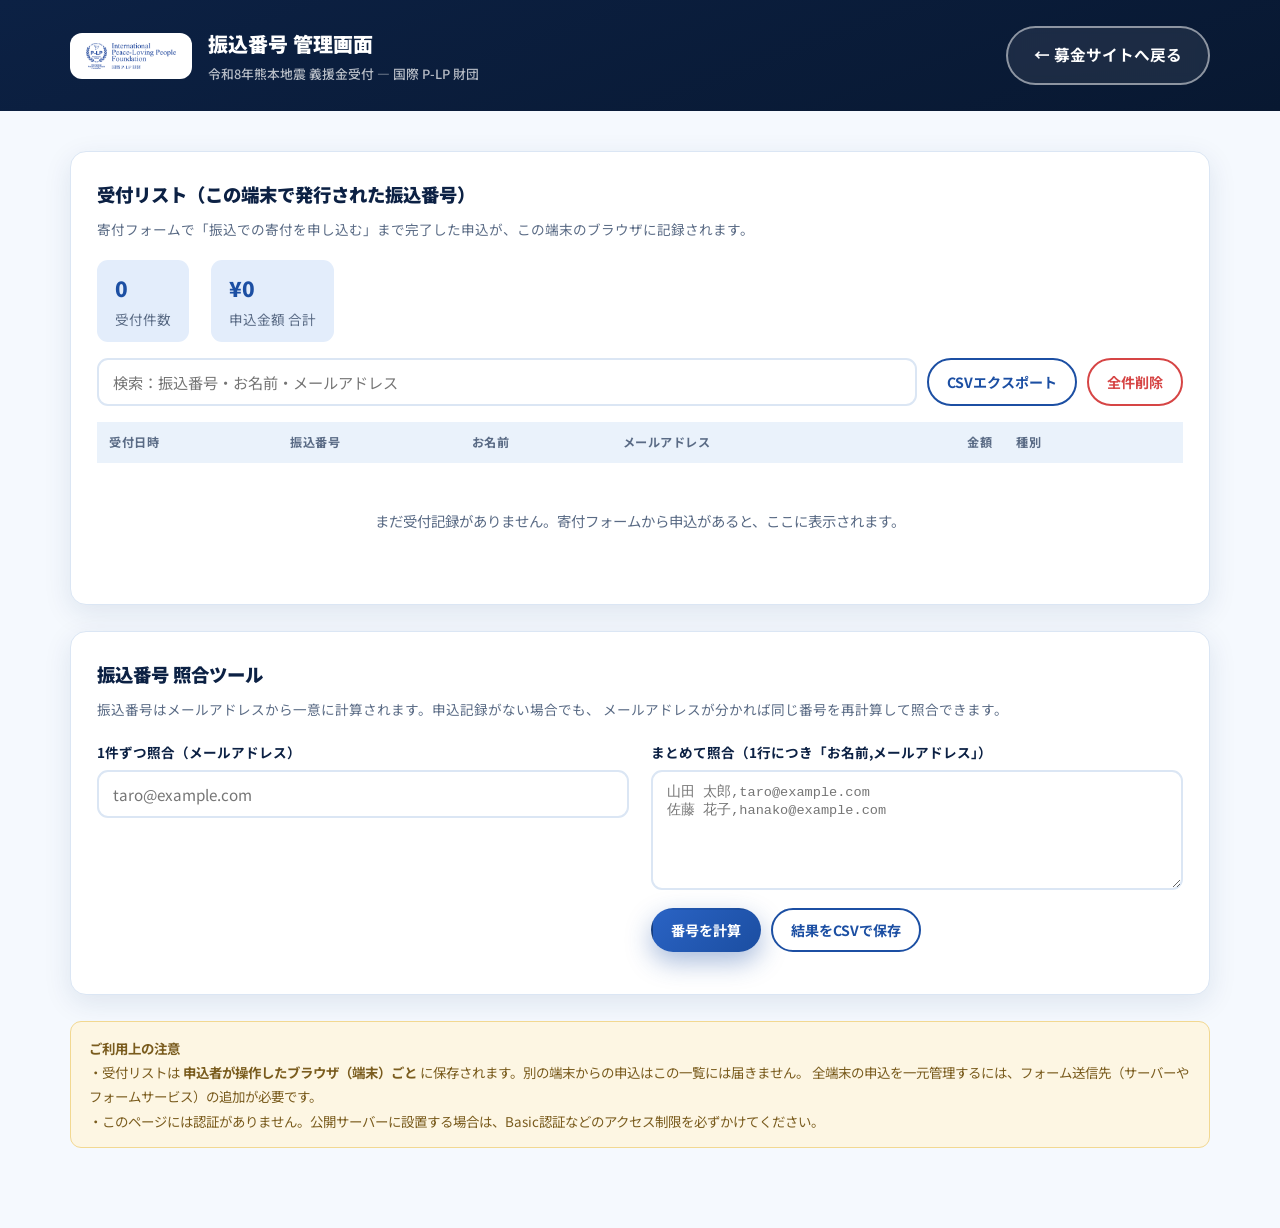
==== admin.html @ 630a7d03 "振込番号の管理画面（admin.html）を追加 発行済みの振込番号と申込者を確認できる管理画面を新設。  - 受付リスト：フォーム申込を端末のlocalStorageに記録し、受付日時・   振込番" ====
<!DOCTYPE html>
<html lang="ja">
<head>
  <meta charset="UTF-8" />
  <meta name="viewport" content="width=device-width, initial-scale=1.0" />
  <title>振込番号 管理画面 | 令和8年熊本地震 義援金受付</title>
  <meta name="robots" content="noindex, nofollow" />
  <link rel="preconnect" href="https://fonts.googleapis.com" />
  <link rel="preconnect" href="https://fonts.gstatic.com" crossorigin />
  <link href="https://fonts.googleapis.com/css2?family=Noto+Sans+JP:wght@400;500;700;900&display=swap" rel="stylesheet" />
  <link rel="stylesheet" href="css/style.css" />
  <style>
    /* 管理画面専用の追加スタイル */
    .admin-header {
      background: linear-gradient(160deg, var(--navy-900), var(--navy-950));
      color: #fff;
      padding: 26px 0;
    }
    .admin-header-inner { display: flex; align-items: center; gap: 16px; flex-wrap: wrap; }
    .admin-header .footer-logo { height: 46px; }
    .admin-header h1 { margin: 0; font-size: 1.25rem; font-weight: 900; }
    .admin-header small { display: block; font-weight: 500; color: rgba(255,255,255,0.7); font-size: 0.8rem; }
    .admin-header .btn { margin-left: auto; }

    .admin-main { padding: 40px 0 80px; }
    .admin-card {
      background: var(--card);
      border: 1px solid var(--line);
      border-radius: var(--radius);
      box-shadow: var(--shadow);
      padding: 26px;
      margin-bottom: 26px;
    }
    .admin-card h2 {
      margin: 0 0 6px;
      font-size: 1.15rem;
      font-weight: 900;
      color: var(--navy-900);
    }
    .admin-card .sub { margin: 0 0 18px; font-size: 0.85rem; color: var(--muted); }

    .admin-toolbar { display: flex; flex-wrap: wrap; gap: 10px; margin-bottom: 16px; }
    .admin-toolbar input[type="search"] {
      flex: 1 1 240px;
      padding: 11px 14px;
      border: 2px solid var(--line);
      border-radius: var(--radius-sm);
      font-family: inherit;
      font-size: 0.95rem;
    }
    .admin-toolbar input[type="search"]:focus { outline: none; border-color: var(--brand); }
    .admin-toolbar .btn { padding: 10px 18px; font-size: 0.88rem; }
    .btn-danger { background: #fff; color: var(--danger); border-color: var(--danger); }
    .btn-danger:hover { background: var(--danger); color: #fff; }

    .admin-stats { display: flex; gap: 22px; flex-wrap: wrap; margin-bottom: 16px; }
    .admin-stat {
      background: var(--brand-soft);
      border-radius: var(--radius-sm);
      padding: 10px 18px;
      font-size: 0.85rem;
      color: var(--muted);
    }
    .admin-stat strong { display: block; font-size: 1.3rem; color: var(--brand); font-weight: 900; }

    .table-wrap { overflow-x: auto; }
    .admin-table { width: 100%; border-collapse: collapse; font-size: 0.88rem; min-width: 720px; }
    .admin-table th {
      text-align: left;
      padding: 10px 12px;
      background: var(--bg-alt);
      color: var(--muted);
      font-size: 0.76rem;
      letter-spacing: 0.5px;
      white-space: nowrap;
    }
    .admin-table td { padding: 11px 12px; border-bottom: 1px solid var(--line); vertical-align: top; }
    .admin-table .code {
      font-family: ui-monospace, "SFMono-Regular", Menlo, Consolas, monospace;
      font-weight: 900;
      color: var(--brand);
      letter-spacing: 1px;
      white-space: nowrap;
    }
    .admin-table .num { text-align: right; white-space: nowrap; }
    .admin-table .del {
      background: none; border: none; color: var(--danger);
      cursor: pointer; font-size: 0.8rem; font-weight: 700; font-family: inherit;
    }
    .admin-table .del:hover { text-decoration: underline; }
    .tag { display: inline-block; padding: 1px 9px; border-radius: 999px; font-size: 0.72rem; font-weight: 700; }
    .tag-monthly { background: var(--teal-soft); color: var(--teal-dark); }
    .tag-once { background: var(--brand-soft); color: var(--brand); }
    .tag-anon { background: #f2e8d9; color: #8a6d3b; }

    .empty { padding: 30px; text-align: center; color: var(--muted); font-size: 0.9rem; }

    .calc-grid { display: grid; grid-template-columns: 1fr 1fr; gap: 22px; }
    .calc-grid label { display: block; font-size: 0.85rem; font-weight: 700; margin-bottom: 6px; color: var(--navy-900); }
    .calc-grid input[type="email"], .calc-grid textarea {
      width: 100%;
      padding: 11px 14px;
      border: 2px solid var(--line);
      border-radius: var(--radius-sm);
      font-family: inherit;
      font-size: 0.95rem;
      box-sizing: border-box;
    }
    .calc-grid textarea { min-height: 120px; resize: vertical; font-family: ui-monospace, Menlo, Consolas, monospace; font-size: 0.85rem; }
    .calc-grid input:focus, .calc-grid textarea:focus { outline: none; border-color: var(--brand); }
    .calc-result {
      margin-top: 10px;
      font-size: 1rem;
      font-weight: 700;
      color: var(--navy-900);
      min-height: 1.5em;
    }
    .calc-result .code { color: var(--brand); font-family: ui-monospace, Menlo, Consolas, monospace; font-size: 1.3rem; letter-spacing: 2px; }

    .warn {
      background: #fdf6e3;
      border: 1px solid #f2d891;
      border-radius: var(--radius-sm);
      padding: 14px 18px;
      font-size: 0.84rem;
      color: #7a5c1e;
      line-height: 1.8;
    }

    @media (max-width: 720px) {
      .calc-grid { grid-template-columns: 1fr; }
      .admin-header .btn { margin-left: 0; }
    }
  </style>
</head>
<body>
  <header class="admin-header">
    <div class="container admin-header-inner">
      <img class="footer-logo" src="assets/images/logo.png" alt="国際 P-LP 財団" />
      <div>
        <h1>振込番号 管理画面</h1>
        <small>令和8年熊本地震 義援金受付 ― 国際 P-LP 財団</small>
      </div>
      <a class="btn btn-ghost" href="index.html">← 募金サイトへ戻る</a>
    </div>
  </header>

  <main class="admin-main">
    <div class="container">

      <!-- 受付リスト -->
      <section class="admin-card">
        <h2>受付リスト（この端末で発行された振込番号）</h2>
        <p class="sub">寄付フォームで「振込での寄付を申し込む」まで完了した申込が、この端末のブラウザに記録されます。</p>

        <div class="admin-stats">
          <div class="admin-stat"><strong id="stat-count">0</strong>受付件数</div>
          <div class="admin-stat"><strong id="stat-total">¥0</strong>申込金額 合計</div>
        </div>

        <div class="admin-toolbar">
          <input type="search" id="search" placeholder="検索：振込番号・お名前・メールアドレス" />
          <button type="button" class="btn btn-outline" id="export-csv">CSVエクスポート</button>
          <button type="button" class="btn btn-danger" id="clear-all">全件削除</button>
        </div>

        <div class="table-wrap">
          <table class="admin-table" id="records-table">
            <thead>
              <tr>
                <th>受付日時</th>
                <th>振込番号</th>
                <th>お名前</th>
                <th>メールアドレス</th>
                <th class="num">金額</th>
                <th>種別</th>
                <th></th>
              </tr>
            </thead>
            <tbody id="records-body"></tbody>
          </table>
          <p class="empty" id="records-empty">まだ受付記録がありません。寄付フォームから申込があると、ここに表示されます。</p>
        </div>
      </section>

      <!-- 番号計算ツール -->
      <section class="admin-card">
        <h2>振込番号 照合ツール</h2>
        <p class="sub">
          振込番号はメールアドレスから一意に計算されます。申込記録がない場合でも、
          メールアドレスが分かれば同じ番号を再計算して照合できます。
        </p>
        <div class="calc-grid">
          <div>
            <label for="calc-email">1件ずつ照合（メールアドレス）</label>
            <input type="email" id="calc-email" placeholder="taro@example.com" />
            <p class="calc-result" id="calc-result"></p>
          </div>
          <div>
            <label for="calc-bulk">まとめて照合（1行につき「お名前,メールアドレス」）</label>
            <textarea id="calc-bulk" placeholder="山田 太郎,taro@example.com&#10;佐藤 花子,hanako@example.com"></textarea>
            <div class="admin-toolbar" style="margin-top:10px">
              <button type="button" class="btn btn-primary" id="calc-bulk-run">番号を計算</button>
              <button type="button" class="btn btn-outline" id="calc-bulk-csv" hidden>結果をCSVで保存</button>
            </div>
          </div>
        </div>
        <div class="table-wrap" id="bulk-wrap" hidden>
          <table class="admin-table" id="bulk-table">
            <thead>
              <tr><th>お名前</th><th>メールアドレス</th><th>振込番号</th></tr>
            </thead>
            <tbody id="bulk-body"></tbody>
          </table>
        </div>
      </section>

      <!-- 注意 -->
      <section class="warn">
        <strong>ご利用上の注意</strong><br />
        ・受付リストは <strong>申込者が操作したブラウザ（端末）ごと</strong> に保存されます。別の端末からの申込はこの一覧には届きません。
        全端末の申込を一元管理するには、フォーム送信先（サーバーやフォームサービス）の追加が必要です。<br />
        ・このページには認証がありません。公開サーバーに設置する場合は、Basic認証などのアクセス制限を必ずかけてください。
      </section>

    </div>
  </main>

  <script src="js/admin.js"></script>
</body>
</html>
---- css/style.css ----
/* =====================================================
   令和8年熊本地震 緊急支援募金 — Trust Blue Design System
   安心・安全・信頼 × アグレッシブモーション
   ===================================================== */

:root {
  /* 信頼のブルー（財団ロゴのロイヤルブルー系） */
  --navy-950: #081831;
  --navy-900: #0c2144;
  --navy-800: #123061;
  --brand: #1c4fa3;
  --brand-600: #2a63c4;
  --brand-400: #5b8ee0;
  --brand-soft: #e3edfb;

  /* 安全・確認のティール */
  --teal: #0fa3a3;
  --teal-dark: #0b7f80;
  --teal-soft: #dff4f4;

  /* 注意・緊急 */
  --danger: #d64545;
  --danger-dark: #b23636;
  --gold: #f2b52e;

  /* ニュートラル */
  --bg: #f5f9fe;
  --bg-alt: #eaf2fb;
  --card: #ffffff;
  --ink: #152238;
  --muted: #5a6b85;
  --line: #dbe6f4;

  --radius: 16px;
  --radius-sm: 11px;
  --shadow: 0 8px 28px rgba(18, 48, 97, 0.10);
  --shadow-lg: 0 24px 60px rgba(18, 48, 97, 0.18);
  --container: 1140px;
  --font: "Noto Sans JP", system-ui, -apple-system, "Hiragino Kaku Gothic ProN", Meiryo, sans-serif;

  --ease-spring: cubic-bezier(0.16, 1, 0.3, 1);
}

* { box-sizing: border-box; }
html { scroll-behavior: smooth; scroll-padding-top: 88px; }

body {
  margin: 0;
  font-family: var(--font);
  color: var(--ink);
  background: var(--bg);
  line-height: 1.8;
  -webkit-font-smoothing: antialiased;
  overflow-x: hidden;
}

img { max-width: 100%; display: block; }
a { color: inherit; }

::selection { background: var(--brand-soft); color: var(--brand); }

:focus-visible {
  outline: 3px solid var(--teal);
  outline-offset: 2px;
  border-radius: 4px;
}

.container {
  width: min(100% - 40px, var(--container));
  margin-inline: auto;
}

/* ===== スクロール進捗バー ===== */
.progress-bar {
  position: fixed;
  top: 0; left: 0;
  height: 4px;
  width: 0;
  background: linear-gradient(90deg, var(--brand), var(--teal));
  z-index: 200;
  border-radius: 0 3px 3px 0;
  box-shadow: 0 0 12px rgba(15, 163, 163, 0.55);
}

/* ===== ボタン ===== */
.btn {
  position: relative;
  display: inline-flex;
  align-items: center;
  justify-content: center;
  gap: 8px;
  padding: 13px 26px;
  border-radius: 999px;
  border: 2px solid transparent;
  font-weight: 700;
  font-size: 0.98rem;
  text-decoration: none;
  cursor: pointer;
  font-family: inherit;
  overflow: hidden;
  transition: transform 0.18s var(--ease-spring), box-shadow 0.25s ease, background 0.2s ease;
}
.btn:hover { transform: translateY(-2px); }
.btn:active { transform: translateY(1px) scale(0.98); }
.btn-lg { padding: 17px 34px; font-size: 1.05rem; }
.btn-block { width: 100%; }

.btn-primary {
  background: linear-gradient(135deg, var(--brand-600), var(--brand) 60%, var(--navy-800));
  background-size: 160% 160%;
  color: #fff;
  box-shadow: 0 10px 26px rgba(28, 79, 163, 0.38);
}
.btn-primary:hover {
  background-position: 100% 100%;
  box-shadow: 0 16px 36px rgba(28, 79, 163, 0.48);
}
/* シャインスイープ */
.btn-primary::after {
  content: "";
  position: absolute;
  top: 0; left: -80%;
  width: 50%; height: 100%;
  background: linear-gradient(105deg, transparent, rgba(255, 255, 255, 0.35), transparent);
  transform: skewX(-20deg);
  transition: left 0.6s ease;
}
.btn-primary:hover::after { left: 130%; }

.btn-ghost {
  background: rgba(255, 255, 255, 0.08);
  color: #fff;
  border-color: rgba(255, 255, 255, 0.5);
  backdrop-filter: blur(6px);
}
.btn-ghost:hover { background: rgba(255, 255, 255, 0.18); border-color: #fff; }

.btn-outline {
  background: var(--card);
  color: var(--brand);
  border-color: var(--brand);
}
.btn-outline:hover { background: var(--brand); color: #fff; box-shadow: 0 10px 24px rgba(28, 79, 163, 0.3); }

/* クリックリップル */
.btn .ripple {
  position: absolute;
  border-radius: 50%;
  background: rgba(255, 255, 255, 0.45);
  transform: scale(0);
  animation: ripple 0.55s ease-out forwards;
  pointer-events: none;
}
@keyframes ripple { to { transform: scale(3.2); opacity: 0; } }

/* ===== 緊急速報バー ===== */
.alert-bar {
  background: linear-gradient(90deg, var(--danger-dark), var(--danger), var(--danger-dark));
  background-size: 200% 100%;
  animation: alertFlow 6s linear infinite;
  color: #fff;
  text-align: center;
  font-size: 0.88rem;
  font-weight: 700;
  padding: 9px 16px;
  display: flex;
  align-items: center;
  justify-content: center;
  gap: 10px;
}
@keyframes alertFlow { to { background-position: -200% 0; } }
.alert-dot {
  width: 9px; height: 9px;
  background: var(--gold);
  border-radius: 50%;
  box-shadow: 0 0 0 0 rgba(242, 181, 46, 0.8);
  animation: pulse 1.6s infinite;
}
@keyframes pulse {
  0% { box-shadow: 0 0 0 0 rgba(242, 181, 46, 0.8); }
  70% { box-shadow: 0 0 0 11px rgba(242, 181, 46, 0); }
  100% { box-shadow: 0 0 0 0 rgba(242, 181, 46, 0); }
}

/* ===== ヘッダー ===== */
.site-header {
  position: sticky;
  top: 0;
  z-index: 50;
  background: rgba(255, 255, 255, 0.9);
  backdrop-filter: blur(14px);
  border-bottom: 1px solid var(--line);
  transition: box-shadow 0.3s ease, background 0.3s ease;
}
.site-header.is-scrolled {
  background: rgba(255, 255, 255, 0.97);
  box-shadow: 0 8px 30px rgba(18, 48, 97, 0.12);
}
.header-inner {
  display: flex;
  align-items: center;
  justify-content: space-between;
  gap: 16px;
  min-height: 72px;
}
.brand { display: flex; align-items: center; text-decoration: none; }
.brand-logo { height: 46px; width: auto; transition: transform 0.25s var(--ease-spring); }
.brand:hover .brand-logo { transform: scale(1.04); }

.site-nav { display: flex; align-items: center; gap: 26px; }
.site-nav a {
  position: relative;
  text-decoration: none;
  font-weight: 500;
  font-size: 0.92rem;
  color: var(--ink);
  transition: color 0.2s ease;
}
.site-nav a:not(.nav-cta)::after {
  content: "";
  position: absolute;
  left: 0; right: 100%;
  bottom: -7px;
  height: 3px;
  background: linear-gradient(90deg, var(--brand), var(--teal));
  border-radius: 3px;
  transition: right 0.3s var(--ease-spring);
}
.site-nav a:not(.nav-cta):hover::after,
.site-nav a:not(.nav-cta).is-active::after { right: 0; }
.site-nav a:hover { color: var(--brand); }
.site-nav a:not(.nav-cta).is-active { color: var(--brand); font-weight: 700; }

.nav-cta {
  background: linear-gradient(135deg, var(--brand-600), var(--brand));
  color: #fff !important;
  padding: 10px 22px;
  border-radius: 999px;
  font-weight: 700 !important;
  box-shadow: 0 6px 18px rgba(28, 79, 163, 0.35);
  transition: transform 0.18s var(--ease-spring), box-shadow 0.25s ease;
}
.nav-cta:hover { transform: translateY(-2px); box-shadow: 0 10px 26px rgba(28, 79, 163, 0.45); }

/* ===== ヒーロー ===== */
.hero {
  position: relative;
  color: #fff;
  background:
    radial-gradient(1100px 600px at 85% -10%, var(--navy-800), transparent 62%),
    linear-gradient(155deg, var(--navy-900) 0%, var(--navy-950) 70%, #061225 100%);
  overflow: hidden;
}
.hero-bg { position: absolute; inset: 0; pointer-events: none; }

/* オーロラ（ゆらめく信頼のブルー） */
.aurora {
  position: absolute;
  border-radius: 50%;
  filter: blur(70px);
  opacity: 0.5;
  will-change: transform;
}
.aurora-1 {
  width: 560px; height: 560px;
  background: radial-gradient(circle, var(--brand-600), transparent 65%);
  top: -180px; left: -120px;
  animation: drift1 14s ease-in-out infinite alternate;
}
.aurora-2 {
  width: 480px; height: 480px;
  background: radial-gradient(circle, var(--teal), transparent 65%);
  bottom: -200px; right: 6%;
  opacity: 0.35;
  animation: drift2 18s ease-in-out infinite alternate;
}
.aurora-3 {
  width: 340px; height: 340px;
  background: radial-gradient(circle, var(--brand-400), transparent 65%);
  top: 20%; right: 34%;
  opacity: 0.28;
  animation: drift3 11s ease-in-out infinite alternate;
}
@keyframes drift1 { to { transform: translate(70px, 50px) scale(1.12); } }
@keyframes drift2 { to { transform: translate(-60px, -46px) scale(1.08); } }
@keyframes drift3 { to { transform: translate(40px, 60px) scale(0.92); } }

/* 細かなドットグリッド＝構造・秩序の暗喩 */
.hero-grid {
  position: absolute; inset: 0;
  background-image: radial-gradient(rgba(255, 255, 255, 0.14) 1px, transparent 1.5px);
  background-size: 26px 26px;
  mask-image: linear-gradient(to bottom, rgba(0,0,0,0.7), transparent 75%);
  -webkit-mask-image: linear-gradient(to bottom, rgba(0,0,0,0.7), transparent 75%);
}

.hero-inner {
  position: relative;
  display: grid;
  grid-template-columns: 1.15fr 0.85fr;
  gap: 56px;
  align-items: center;
  padding: 84px 0 96px;
}

/* 初回ロードの段組みモーション */
.hero-eyebrow,
.hero h1 .line,
.hero-lead,
.hero-actions,
.hero-trust {
  opacity: 0;
  transform: translateY(28px);
  animation: riseIn 0.85s var(--ease-spring) forwards;
}
.hero-eyebrow { animation-delay: 0.05s; }
.hero h1 .line { display: inline-block; }
.hero h1 .line:nth-child(1) { animation-delay: 0.16s; }
.hero h1 .line:nth-child(3) { animation-delay: 0.28s; }
.hero h1 .line:nth-child(5) { animation-delay: 0.40s; }
.hero-lead { animation-delay: 0.52s; }
.hero-actions { animation-delay: 0.64s; }
.hero-trust { animation-delay: 0.78s; }
@keyframes riseIn { to { opacity: 1; transform: none; } }

.hero-eyebrow {
  display: inline-flex;
  align-items: center;
  gap: 8px;
  background: rgba(255, 255, 255, 0.1);
  border: 1px solid rgba(255, 255, 255, 0.25);
  backdrop-filter: blur(6px);
  color: #fff;
  font-weight: 700;
  font-size: 0.84rem;
  padding: 7px 18px;
  border-radius: 999px;
  margin: 0 0 22px;
}
.hero-eyebrow .shield { font-size: 1rem; }

.hero h1 {
  font-size: clamp(1.9rem, 4.6vw, 3.3rem);
  font-weight: 900;
  line-height: 1.32;
  letter-spacing: 0.01em;
  margin: 0 0 20px;
}
.hero-lead {
  max-width: 560px;
  font-size: 1.04rem;
  color: rgba(255, 255, 255, 0.88);
  margin: 0 0 30px;
}
.hero-actions { display: flex; flex-wrap: wrap; gap: 14px; margin-bottom: 4px; }

.hero-trust {
  list-style: none;
  display: flex;
  flex-wrap: wrap;
  gap: 10px 22px;
  padding: 0;
  margin: 26px 0 0;
}
.hero-trust li {
  position: relative;
  padding-left: 26px;
  font-size: 0.86rem;
  font-weight: 500;
  color: rgba(255, 255, 255, 0.85);
}
.hero-trust li::before {
  content: "✓";
  position: absolute;
  left: 0; top: 50%;
  transform: translateY(-50%);
  width: 18px; height: 18px;
  display: grid;
  place-items: center;
  background: var(--teal);
  color: #fff;
  font-size: 0.68rem;
  font-weight: 900;
  border-radius: 50%;
}

/* ヒーロー写真 */
.hero-figure { position: relative; will-change: transform; }
.hero-photo {
  border-radius: 20px;
  overflow: hidden;
  border: 1px solid rgba(255, 255, 255, 0.22);
  box-shadow: 0 30px 70px rgba(0, 0, 0, 0.45);
  transform-style: preserve-3d;
  transition: transform 0.15s ease-out;
  opacity: 0;
  animation: photoIn 1s var(--ease-spring) 0.35s forwards;
}
@keyframes photoIn { from { opacity: 0; transform: translateY(40px) scale(0.96); } to { opacity: 1; transform: none; } }
.hero-photo img { width: 100%; height: 420px; object-fit: cover; }

/* ヒーロー：災害データカード */
.hero-panel {
  background: rgba(255, 255, 255, 0.97);
  color: var(--ink);
  padding: 28px 30px;
}
.hero-panel-title {
  margin: 0 0 4px;
  font-size: 0.86rem;
  font-weight: 700;
  letter-spacing: 1px;
  color: var(--muted);
}
.hero-panel-big {
  margin: 0 0 16px;
  font-size: 1.15rem;
  font-weight: 900;
  color: var(--navy-900);
  padding-bottom: 14px;
  border-bottom: 2px solid var(--line);
}
.hero-panel-big span {
  font-size: 2.6rem;
  color: var(--danger);
  line-height: 1;
  margin-left: 4px;
}
.hero-panel-list { margin: 0; display: grid; gap: 0; }
.hero-panel-list > div {
  display: grid;
  grid-template-columns: 4.5em 1fr;
  gap: 12px;
  padding: 9px 0;
  border-bottom: 1px solid var(--line);
}
.hero-panel-list > div:last-child { border-bottom: none; }
.hero-panel-list dt {
  margin: 0;
  font-size: 0.78rem;
  font-weight: 700;
  color: var(--brand);
}
.hero-panel-list dd {
  margin: 0;
  font-size: 0.88rem;
  font-weight: 600;
  line-height: 1.55;
}

.hero-chip {
  position: absolute;
  background: rgba(255, 255, 255, 0.96);
  color: var(--ink);
  border-radius: 14px;
  box-shadow: var(--shadow-lg);
  padding: 12px 18px;
  opacity: 0;
  animation: chipIn 0.7s var(--ease-spring) forwards;
}
@keyframes chipIn { from { opacity: 0; transform: translateY(20px) scale(0.9); } to { opacity: 1; transform: none; } }
.hero-chip-quake {
  bottom: -18px; left: -14px;
  text-align: center;
  animation-delay: 0.85s;
}
.hero-chip-quake .hero-chip-num {
  display: block;
  font-size: 1.5rem;
  font-weight: 900;
  color: var(--danger);
  line-height: 1.2;
}
.hero-chip-quake small { color: var(--muted); font-size: 0.72rem; font-weight: 700; }
.hero-chip-verified {
  top: -14px; right: -10px;
  display: inline-flex;
  align-items: center;
  gap: 7px;
  font-size: 0.84rem;
  font-weight: 700;
  color: var(--teal-dark);
  animation-delay: 1.0s;
}
.hero-chip-verified .check {
  width: 20px; height: 20px;
  display: grid;
  place-items: center;
  background: var(--teal);
  color: #fff;
  border-radius: 50%;
  font-size: 0.7rem;
  font-weight: 900;
}

/* ===== 統計バンド ===== */
.stats {
  background: var(--navy-900);
  color: #fff;
  border-top: 1px solid rgba(255, 255, 255, 0.08);
}
.stats-grid {
  display: grid;
  grid-template-columns: repeat(4, 1fr);
  text-align: center;
}
.stat {
  padding: 34px 12px;
  border-right: 1px solid rgba(255, 255, 255, 0.1);
  transition: background 0.25s ease;
}
.stat:hover { background: rgba(255, 255, 255, 0.05); }
.stat:last-child { border-right: none; }
.stat-num {
  display: block;
  font-size: clamp(1.5rem, 3.2vw, 2.2rem);
  font-weight: 900;
  background: linear-gradient(120deg, #9dc2ff, #fff 55%, #7ee0e0);
  -webkit-background-clip: text;
  background-clip: text;
  color: transparent;
  text-shadow: none;
}
.stat-label { display: block; font-size: 0.82rem; color: rgba(255, 255, 255, 0.72); margin-top: 6px; }

/* ===== セクション共通 ===== */
.section { padding: 88px 0; }
.section-alt { background: var(--bg-alt); }
.section-eyebrow {
  display: inline-flex;
  align-items: center;
  gap: 8px;
  text-transform: uppercase;
  letter-spacing: 2.5px;
  font-size: 0.76rem;
  font-weight: 700;
  color: var(--brand);
  margin: 0 0 10px;
}
.section-eyebrow::before {
  content: "";
  width: 26px; height: 3px;
  background: linear-gradient(90deg, var(--brand), var(--teal));
  border-radius: 2px;
}
.section-title {
  position: relative;
  font-size: clamp(1.55rem, 3.4vw, 2.3rem);
  font-weight: 900;
  color: var(--navy-900);
  line-height: 1.45;
  margin: 0 0 38px;
  padding-bottom: 16px;
}
.section-title::after {
  content: "";
  position: absolute;
  left: 0; bottom: 0;
  width: 74px; height: 4px;
  background: linear-gradient(90deg, var(--brand), var(--teal));
  border-radius: 3px;
  transform-origin: left;
  transform: scaleX(0);
  transition: transform 0.7s var(--ease-spring) 0.2s;
}
.section-title.is-visible::after { transform: scaleX(1); }

/* ===== 被害状況 ===== */
.situation-layout {
  display: grid;
  grid-template-columns: 1.4fr 1fr;
  gap: 44px;
  align-items: start;
  margin-bottom: 52px;
}
.situation-text p { margin: 0 0 16px; }
.fact-list { list-style: none; padding: 0; margin: 24px 0; display: grid; gap: 12px; }
.fact-list li {
  position: relative;
  padding: 12px 16px 12px 46px;
  background: var(--card);
  border: 1px solid var(--line);
  border-radius: var(--radius-sm);
  font-weight: 500;
  box-shadow: var(--shadow);
}
.fact-list li::before {
  content: "!";
  position: absolute;
  left: 14px; top: 50%;
  transform: translateY(-50%);
  width: 22px; height: 22px;
  display: grid;
  place-items: center;
  background: var(--brand-soft);
  color: var(--brand);
  font-weight: 900;
  font-size: 0.8rem;
  border-radius: 50%;
}
.source-note { font-size: 0.8rem; color: var(--muted); }

.situation-map {
  margin: 0;
  border-radius: var(--radius);
  overflow: hidden;
  box-shadow: var(--shadow-lg);
  background: var(--navy-900);
  border: 1px solid var(--line);
}
.situation-map img { width: 100%; }
.situation-map figcaption {
  padding: 13px 16px;
  font-size: 0.85rem;
  color: #fff;
  background: var(--navy-900);
  text-align: center;
  font-weight: 500;
}

/* ギャラリー */
.gallery {
  display: grid;
  grid-template-columns: repeat(4, 1fr);
  gap: 18px;
}
.gallery figure {
  margin: 0;
  border-radius: var(--radius-sm);
  overflow: hidden;
  box-shadow: var(--shadow);
  background: var(--card);
  border: 1px solid var(--line);
  cursor: zoom-in;
  transition: transform 0.3s var(--ease-spring), box-shadow 0.3s ease;
}
.gallery figure:hover {
  transform: translateY(-6px);
  box-shadow: var(--shadow-lg);
}
.gallery img {
  width: 100%;
  height: 210px;
  object-fit: cover;
  transition: transform 0.5s var(--ease-spring);
}
.gallery figure:hover img { transform: scale(1.07); }
.gallery figcaption {
  padding: 10px 12px;
  font-size: 0.8rem;
  color: var(--muted);
  text-align: center;
}

/* ===== 最新情報 ===== */
.update-meta {
  display: flex;
  flex-wrap: wrap;
  align-items: center;
  gap: 10px;
  margin: -22px 0 30px;
  font-size: 0.85rem;
  color: var(--muted);
}
.update-badge {
  display: inline-block;
  background: linear-gradient(135deg, var(--brand-600), var(--brand));
  color: #fff;
  font-weight: 700;
  font-size: 0.78rem;
  padding: 5px 14px;
  border-radius: 999px;
  box-shadow: 0 4px 12px rgba(28, 79, 163, 0.3);
}
.update-grid {
  display: grid;
  grid-template-columns: repeat(auto-fill, minmax(255px, 1fr));
  gap: 18px;
}
.update-card {
  background: var(--card);
  border: 1px solid var(--line);
  border-top: 4px solid var(--brand);
  border-radius: var(--radius);
  padding: 24px 22px 20px;
  box-shadow: var(--shadow);
  transition: transform 0.25s var(--ease-spring), box-shadow 0.25s ease;
}
.update-card:hover { transform: translateY(-5px); box-shadow: var(--shadow-lg); }
.update-card-alert { border-top-color: var(--danger); }
.update-card h3 {
  margin: 0 0 12px;
  color: var(--navy-900);
  font-size: 1.05rem;
  padding-bottom: 10px;
  border-bottom: 1px solid var(--line);
}
.update-card ul { margin: 0; padding: 0; list-style: none; display: grid; gap: 8px; }
.update-card li {
  position: relative;
  padding-left: 16px;
  font-size: 0.9rem;
  line-height: 1.65;
}
.update-card li::before {
  content: "";
  position: absolute;
  left: 0; top: 0.66em;
  width: 6px; height: 6px;
  background: var(--brand);
  border-radius: 50%;
}
.update-card-alert li::before { background: var(--danger); }
.update-card strong { color: var(--danger-dark); font-size: 1.06em; }
.update-src { margin: 12px 0 0; font-size: 0.76rem; color: var(--muted); }

.sources { margin-top: 30px; }
.sources summary {
  cursor: pointer;
  font-weight: 700;
  color: var(--brand);
  font-size: 0.92rem;
  padding: 13px 18px;
  background: var(--card);
  border: 1px solid var(--line);
  border-radius: var(--radius-sm);
  list-style: none;
  transition: border-color 0.2s ease, box-shadow 0.2s ease;
}
.sources summary:hover { border-color: var(--brand); box-shadow: var(--shadow); }
.sources summary::-webkit-details-marker { display: none; }
.sources summary::before { content: "▸ "; }
.sources[open] summary::before { content: "▾ "; }
.sources ul {
  margin: 12px 0 0;
  padding: 18px 22px;
  background: var(--card);
  border: 1px solid var(--line);
  border-radius: var(--radius-sm);
  display: grid;
  gap: 8px;
}
.sources li { font-size: 0.86rem; line-height: 1.6; }
.sources a { color: var(--brand); text-decoration: underline; word-break: break-word; }
.sources a:hover { color: var(--teal-dark); }

/* ===== 支援の使途 ===== */
.use-grid {
  display: grid;
  grid-template-columns: repeat(4, 1fr);
  gap: 20px;
}
.use-card {
  background: var(--card);
  border: 1px solid var(--line);
  border-radius: var(--radius);
  padding: 30px 22px;
  text-align: center;
  box-shadow: var(--shadow);
  transition: transform 0.3s var(--ease-spring), box-shadow 0.3s ease, border-color 0.3s ease;
}
.use-card:hover {
  transform: translateY(-8px);
  box-shadow: var(--shadow-lg);
  border-color: var(--brand-400);
}
.use-icon {
  font-size: 2.5rem;
  margin-bottom: 12px;
  display: inline-block;
  transition: transform 0.35s var(--ease-spring);
}
.use-card:hover .use-icon { transform: scale(1.2) rotate(-6deg); }
.use-card h3 { margin: 0 0 8px; color: var(--navy-900); font-size: 1.1rem; }
.use-card p { margin: 0; font-size: 0.92rem; color: var(--muted); }

/* ===== 寄付 ===== */
.donate { background: var(--bg-alt); }
.donate-layout {
  display: grid;
  grid-template-columns: 1fr 1.08fr;
  gap: 50px;
  align-items: start;
}
.donate-intro p { margin: 0 0 16px; }

.trust-list { list-style: none; padding: 0; margin: 26px 0 0; display: grid; gap: 12px; }
.trust-list li {
  position: relative;
  padding: 13px 16px 13px 48px;
  background: var(--card);
  border: 1px solid var(--line);
  border-radius: var(--radius-sm);
  font-weight: 500;
  font-size: 0.94rem;
  box-shadow: var(--shadow);
}
.trust-list li::before {
  content: "✓";
  position: absolute;
  left: 14px; top: 50%;
  transform: translateY(-50%);
  width: 24px; height: 24px;
  display: grid;
  place-items: center;
  background: var(--teal);
  color: #fff;
  font-weight: 900;
  font-size: 0.78rem;
  border-radius: 50%;
  box-shadow: 0 3px 8px rgba(15, 163, 163, 0.4);
}

.donate-card {
  background: var(--card);
  border: 1px solid var(--line);
  border-radius: var(--radius);
  padding: 32px;
  box-shadow: var(--shadow-lg);
  transition: transform 0.15s ease-out;
  transform-style: preserve-3d;
}
.donate-card fieldset { border: none; padding: 0; margin: 0 0 26px; }
.donate-card legend {
  font-weight: 700;
  color: var(--navy-900);
  margin-bottom: 12px;
  padding: 0;
  font-size: 0.98rem;
}

/* 寄付の種類トグル */
.toggle-group {
  display: grid;
  grid-template-columns: 1fr 1fr;
  gap: 8px;
  background: var(--bg-alt);
  padding: 5px;
  border-radius: 999px;
}
.toggle-group input { position: absolute; opacity: 0; pointer-events: none; }
.toggle-group label {
  text-align: center;
  padding: 11px;
  border-radius: 999px;
  font-weight: 700;
  font-size: 0.92rem;
  cursor: pointer;
  color: var(--muted);
  transition: all 0.25s var(--ease-spring);
}
.toggle-group input:checked + label {
  background: linear-gradient(135deg, var(--brand-600), var(--brand));
  color: #fff;
  box-shadow: 0 6px 16px rgba(28, 79, 163, 0.35);
}

/* 金額 */
.amount-grid {
  display: grid;
  grid-template-columns: repeat(3, 1fr);
  gap: 10px;
}
.amount-btn {
  padding: 15px 6px;
  border: 2px solid var(--line);
  background: var(--card);
  border-radius: var(--radius-sm);
  font-weight: 700;
  font-size: 1rem;
  cursor: pointer;
  font-family: inherit;
  color: var(--ink);
  transition: all 0.2s var(--ease-spring);
}
.amount-btn:hover { border-color: var(--brand); transform: translateY(-2px); }
.amount-btn.is-active {
  border-color: var(--brand);
  background: var(--brand-soft);
  color: var(--brand);
  transform: scale(1.03);
  box-shadow: 0 6px 16px rgba(28, 79, 163, 0.22);
}
.amount-btn.is-active::before { content: "✓ "; color: var(--teal-dark); }

.custom-amount { margin-top: 14px; }
.custom-amount label { display: block; font-size: 0.86rem; color: var(--muted); margin-bottom: 6px; }
.input-prefix {
  display: flex;
  align-items: center;
  border: 2px solid var(--line);
  border-radius: var(--radius-sm);
  overflow: hidden;
  background: var(--card);
  transition: border-color 0.2s ease, box-shadow 0.2s ease;
}
.input-prefix span { padding: 0 14px; color: var(--muted); font-weight: 700; }
.input-prefix input { border: none; padding: 13px 12px 13px 0; flex: 1; font-family: inherit; font-size: 1rem; background: transparent; }
.input-prefix input:focus { outline: none; }
.input-prefix:focus-within { border-color: var(--brand); box-shadow: 0 0 0 4px var(--brand-soft); }
.amount-hint { font-size: 0.86rem; color: var(--teal-dark); font-weight: 600; min-height: 1.4em; margin: 12px 0 0; }

/* 入力欄 */
.field { margin-bottom: 16px; }
.field label { display: block; font-size: 0.9rem; font-weight: 600; margin-bottom: 6px; }
.req {
  display: inline-block;
  background: var(--danger);
  color: #fff;
  font-size: 0.66rem;
  font-weight: 700;
  padding: 2px 8px;
  border-radius: 999px;
  margin-left: 6px;
  vertical-align: 2px;
}
.donate-card input[type="text"],
.donate-card input[type="email"],
.donate-card input[type="number"] {
  width: 100%;
  padding: 13px 14px;
  border: 2px solid var(--line);
  border-radius: var(--radius-sm);
  font-family: inherit;
  font-size: 1rem;
  background: var(--card);
  transition: border-color 0.2s ease, box-shadow 0.2s ease;
}
.donate-card input:focus {
  outline: none;
  border-color: var(--brand);
  box-shadow: 0 0 0 4px var(--brand-soft);
}
.checkbox {
  display: flex;
  align-items: flex-start;
  gap: 10px;
  font-size: 0.88rem;
  color: var(--muted);
  cursor: pointer;
}
.checkbox input { margin-top: 5px; accent-color: var(--brand); }

/* 支払い方法チップ */
.method-grid { display: flex; flex-wrap: wrap; gap: 8px; }
.method-grid input { position: absolute; opacity: 0; pointer-events: none; }
.method-grid label {
  display: inline-flex;
  align-items: center;
  gap: 5px;
  padding: 10px 15px;
  border: 2px solid var(--line);
  border-radius: 999px;
  font-size: 0.86rem;
  font-weight: 700;
  color: var(--muted);
  cursor: pointer;
  background: var(--card);
  transition: all 0.2s var(--ease-spring);
}
.method-grid label:hover { border-color: var(--brand); transform: translateY(-2px); }
.method-grid input:checked + label {
  border-color: var(--brand);
  background: var(--brand-soft);
  color: var(--brand);
  box-shadow: 0 5px 14px rgba(28, 79, 163, 0.2);
}
.method-grid input:focus-visible + label { outline: 3px solid var(--teal); outline-offset: 2px; }

/* 支払い方法パネル */
.method-panel {
  margin-top: 16px;
  background: var(--bg);
  border: 1px dashed var(--brand);
  border-radius: var(--radius-sm);
  padding: 18px;
  animation: panelIn 0.4s var(--ease-spring);
}
@keyframes panelIn { from { opacity: 0; transform: translateY(12px); } to { opacity: 1; transform: none; } }
.method-panel[hidden] { display: none; }
.panel-lead { margin: 0 0 12px; font-size: 0.9rem; font-weight: 600; color: var(--navy-900); }
.panel-note { margin: 12px 0 0; font-size: 0.78rem; color: var(--muted); line-height: 1.7; }

.kv-table { margin: 0; display: grid; gap: 0; }
.kv-table > div {
  display: grid;
  grid-template-columns: 9.5em 1fr;
  gap: 10px;
  padding: 9px 0;
  border-bottom: 1px solid var(--line);
}
.kv-table > div:last-child { border-bottom: none; }
.kv-table dt { margin: 0; font-size: 0.82rem; color: var(--muted); font-weight: 700; }
.kv-table dd { margin: 0; font-weight: 700; }
.kv-table dd.mono {
  font-family: ui-monospace, "SFMono-Regular", Menlo, Consolas, monospace;
  font-weight: 600;
  font-size: 0.82rem;
  word-break: break-all;
}

.qr-row { display: flex; gap: 16px; align-items: center; }
.qr-box {
  flex-shrink: 0;
  width: 120px; height: 120px;
  display: grid;
  place-items: center;
  text-align: center;
  font-size: 0.8rem;
  font-weight: 700;
  color: var(--muted);
  background: repeating-conic-gradient(var(--line) 0% 25%, #fff 0% 50%) 50% / 16px 16px;
  border: 2px solid var(--line);
  border-radius: 10px;
}
.qr-info { font-size: 0.9rem; }
.qr-info p { margin: 0 0 6px; }

.platform-links { display: flex; flex-wrap: wrap; gap: 10px; }
.platform-links .btn { padding: 10px 16px; font-size: 0.85rem; }

/* サマリー */
.donate-summary {
  display: flex;
  align-items: center;
  justify-content: space-between;
  padding: 18px 20px;
  background: linear-gradient(135deg, var(--brand-soft), var(--teal-soft));
  border: 1px solid var(--line);
  border-radius: var(--radius-sm);
  margin-bottom: 18px;
}
.donate-summary span { font-weight: 600; color: var(--muted); }
.donate-summary strong { font-size: 1.6rem; font-weight: 900; color: var(--brand); }
.form-note { font-size: 0.78rem; color: var(--muted); margin: 14px 0 0; }

/* 振込番号 */
.transfer-code {
  margin-top: 18px;
  padding: 20px 22px;
  background: linear-gradient(135deg, var(--brand-soft), var(--teal-soft));
  border: 2px solid var(--brand);
  border-radius: var(--radius-sm);
  animation: panelIn 0.4s var(--ease-spring);
}
.transfer-code[hidden] { display: none; }
.transfer-code-label {
  margin: 0 0 4px;
  font-size: 0.8rem;
  font-weight: 700;
  letter-spacing: 1px;
  color: var(--brand);
}
.transfer-code-num {
  display: flex;
  align-items: center;
  gap: 10px;
  margin: 0 0 10px;
}
.transfer-code-num span {
  font-family: ui-monospace, "SFMono-Regular", Menlo, Consolas, monospace;
  font-size: 2rem;
  font-weight: 900;
  letter-spacing: 4px;
  color: var(--navy-900);
  line-height: 1.2;
}
.transfer-code-note {
  margin: 0;
  font-size: 0.84rem;
  color: var(--ink);
  line-height: 1.7;
}
.transfer-code-note strong { color: var(--brand); }
.transfer-code-hint {
  margin: 14px 0 0;
  font-size: 0.82rem;
  color: var(--muted);
}
.transfer-code-hint[hidden] { display: none; }

/* コピー ボタン */
.copy-btn {
  margin-left: 8px;
  border: 1px solid var(--line);
  background: var(--card);
  color: var(--brand);
  font-size: 0.7rem;
  font-weight: 700;
  font-family: inherit;
  padding: 3px 10px;
  border-radius: 999px;
  cursor: pointer;
  vertical-align: middle;
  transition: all 0.18s var(--ease-spring);
}
.copy-btn:hover { background: var(--brand-soft); transform: translateY(-1px); }
.copy-btn:active { transform: scale(0.94); }
.copy-btn.is-done { background: var(--teal); color: #fff; border-color: var(--teal); }

/* ===== 財団について ===== */
.about-layout {
  display: grid;
  grid-template-columns: 1.5fr 1fr;
  gap: 44px;
  align-items: start;
}
.about-text p { margin: 0 0 16px; }
.about-text em { font-style: normal; color: var(--brand); font-weight: 700; }
.about-card {
  position: relative;
  background: var(--card);
  border: 1px solid var(--line);
  border-radius: var(--radius);
  padding: 28px;
  box-shadow: var(--shadow-lg);
  overflow: hidden;
}
.about-card::before {
  content: "";
  position: absolute;
  top: 0; left: 0; right: 0;
  height: 5px;
  background: linear-gradient(90deg, var(--brand), var(--teal));
}
.about-card h3 { margin: 0 0 16px; color: var(--navy-900); }
.about-card dl { margin: 0; display: grid; gap: 14px; }
.about-card dt {
  font-size: 0.74rem;
  text-transform: uppercase;
  letter-spacing: 1.2px;
  color: var(--muted);
  font-weight: 700;
}
.about-card dd { margin: 2px 0 0; font-weight: 500; }
.about-card a { color: var(--brand); font-weight: 600; }

/* ミッション */
.mission { margin-top: 60px; }
.mission-title {
  text-align: center;
  color: var(--navy-900);
  font-size: 1.35rem;
  font-weight: 900;
  margin: 0 0 30px;
  position: relative;
  padding-bottom: 16px;
}
.mission-title::after {
  content: "";
  position: absolute;
  left: 50%; bottom: 0;
  transform: translateX(-50%);
  width: 64px; height: 4px;
  background: linear-gradient(90deg, var(--brand), var(--teal));
  border-radius: 2px;
}
.mission-grid {
  display: grid;
  grid-template-columns: repeat(3, 1fr);
  gap: 20px;
}
.mission-card {
  background: var(--card);
  border: 1px solid var(--line);
  border-top: 4px solid var(--brand);
  border-radius: var(--radius);
  padding: 30px 24px 26px;
  box-shadow: var(--shadow);
  transition: transform 0.3s var(--ease-spring), box-shadow 0.3s ease;
}
.mission-card:hover { transform: translateY(-6px); box-shadow: var(--shadow-lg); }
.mission-card-accent { border-top-color: var(--teal); }
.mission-num {
  display: inline-grid;
  place-items: center;
  width: 42px; height: 42px;
  background: linear-gradient(135deg, var(--brand-600), var(--brand));
  color: #fff;
  font-weight: 900;
  font-size: 1.2rem;
  border-radius: 50%;
  margin-bottom: 14px;
  box-shadow: 0 6px 14px rgba(28, 79, 163, 0.3);
}
.mission-card-accent .mission-num {
  background: linear-gradient(135deg, var(--teal), var(--teal-dark));
  box-shadow: 0 6px 14px rgba(15, 163, 163, 0.35);
}
.mission-card h4 { margin: 0 0 10px; color: var(--navy-900); font-size: 1.02rem; line-height: 1.55; }
.mission-card p { margin: 0; color: var(--muted); font-size: 0.92rem; }

/* ===== フッター ===== */
.site-footer {
  background: linear-gradient(160deg, var(--navy-900), var(--navy-950));
  color: rgba(255, 255, 255, 0.85);
  padding: 56px 0 40px;
}
.footer-inner { display: grid; gap: 24px; }
.footer-brand { display: flex; align-items: center; gap: 14px; }
.footer-logo {
  height: 54px;
  width: auto;
  background: #fff;
  padding: 10px 16px;
  border-radius: 12px;
}
.footer-nav { display: flex; flex-wrap: wrap; gap: 22px; }
.footer-nav a {
  text-decoration: none;
  font-size: 0.9rem;
  color: rgba(255, 255, 255, 0.85);
  transition: color 0.2s ease;
}
.footer-nav a:hover { color: #7ee0e0; }
.footer-note { font-size: 0.78rem; color: rgba(255, 255, 255, 0.55); margin: 0; line-height: 1.75; }

/* ===== フローティングCTA（モバイル） ===== */
.float-cta {
  position: fixed;
  left: 16px; right: 16px;
  bottom: calc(14px + env(safe-area-inset-bottom, 0px));
  z-index: 60;
  display: none;
  transition: transform 0.35s var(--ease-spring), opacity 0.3s ease;
}
.float-cta .btn {
  width: 100%;
  box-shadow: 0 14px 34px rgba(28, 79, 163, 0.5);
  animation: heartbeat 2.6s ease-in-out infinite;
}
@keyframes heartbeat {
  0%, 100% { transform: scale(1); }
  8% { transform: scale(1.025); }
  16% { transform: scale(1); }
}
.float-cta.is-hidden { transform: translateY(130%); opacity: 0; pointer-events: none; }

/* ===== モーダル ===== */
.modal { position: fixed; inset: 0; z-index: 100; display: grid; place-items: center; padding: 20px; }
.modal[hidden] { display: none; }
.modal-backdrop {
  position: absolute; inset: 0;
  background: rgba(8, 24, 49, 0.65);
  backdrop-filter: blur(5px);
  animation: fade 0.25s ease;
}
.modal-card {
  position: relative;
  background: var(--card);
  border-radius: var(--radius);
  padding: 42px 34px 34px;
  max-width: 460px;
  text-align: center;
  box-shadow: var(--shadow-lg);
  animation: modalPop 0.45s var(--ease-spring);
  border-top: 5px solid var(--teal);
}
@keyframes modalPop {
  from { transform: translateY(30px) scale(0.92); opacity: 0; }
  to { transform: none; opacity: 1; }
}
.modal-icon { font-size: 3.2rem; margin-bottom: 8px; animation: heartbeat 2.2s ease-in-out infinite; display: inline-block; }
.modal-card h3 { margin: 0 0 10px; color: var(--navy-900); }
.modal-card p { margin: 0 0 24px; color: var(--muted); }
.modal-close {
  position: absolute; top: 12px; right: 16px;
  background: none; border: none;
  font-size: 1.6rem;
  cursor: pointer;
  color: var(--muted);
  line-height: 1;
  transition: transform 0.2s var(--ease-spring), color 0.2s ease;
}
.modal-close:hover { transform: rotate(90deg); color: var(--ink); }

/* ===== ライトボックス ===== */
.lightbox {
  position: fixed;
  inset: 0;
  z-index: 120;
  display: flex;
  flex-direction: column;
  align-items: center;
  justify-content: center;
  gap: 14px;
  padding: 24px;
  background: rgba(8, 24, 49, 0.9);
  backdrop-filter: blur(6px);
  opacity: 0;
  animation: fade 0.25s ease forwards;
}
.lightbox[hidden] { display: none; }
@keyframes fade { to { opacity: 1; } }
.lightbox img {
  max-width: min(100%, 1000px);
  max-height: 78vh;
  border-radius: var(--radius);
  box-shadow: 0 24px 60px rgba(0, 0, 0, 0.55);
  object-fit: contain;
  animation: modalPop 0.35s var(--ease-spring);
}
.lightbox figcaption { color: #fff; font-size: 0.92rem; font-weight: 500; }
.lightbox-close,
.lightbox-nav {
  border: none;
  border-radius: 50%;
  background: rgba(255, 255, 255, 0.14);
  color: #fff;
  cursor: pointer;
  transition: background 0.15s ease, transform 0.2s var(--ease-spring);
}
.lightbox-close:hover,
.lightbox-nav:hover { background: rgba(255, 255, 255, 0.3); transform: scale(1.08); }
.lightbox-close {
  position: absolute;
  top: 18px; right: 20px;
  width: 44px; height: 44px;
  font-size: 1.5rem;
  line-height: 1;
}
.lightbox-nav {
  position: absolute;
  top: 50%;
  transform: translateY(-50%);
  width: 48px; height: 48px;
  font-size: 1.6rem;
}
.lightbox-nav:hover { transform: translateY(-50%) scale(1.08); }
.lightbox-prev { left: 16px; }
.lightbox-next { right: 16px; }

/* ===== スクロール連動リビール ===== */
.reveal {
  opacity: 0;
  transform: translateY(34px) scale(0.98);
  transition:
    opacity 0.7s ease,
    transform 0.7s var(--ease-spring);
  transition-delay: var(--reveal-delay, 0ms);
}
.reveal.is-visible { opacity: 1; transform: none; }

/* ===== レスポンシブ ===== */
@media (max-width: 960px) {
  .site-nav { gap: 14px; }
  .site-nav a:not(.nav-cta) { display: none; }
  .hero-inner { grid-template-columns: 1fr; gap: 40px; padding: 60px 0 72px; }
  .hero-photo img { height: 320px; }
  .situation-layout,
  .donate-layout,
  .about-layout { grid-template-columns: 1fr; gap: 30px; }
  .gallery { grid-template-columns: repeat(2, 1fr); }
  .use-grid { grid-template-columns: repeat(2, 1fr); }
  .mission-grid { grid-template-columns: 1fr; gap: 14px; }
  .stats-grid { grid-template-columns: repeat(2, 1fr); }
  .stat:nth-child(2) { border-right: none; }
  .stat:nth-child(1), .stat:nth-child(2) { border-bottom: 1px solid rgba(255, 255, 255, 0.1); }
}

@media (max-width: 600px) {
  .container { width: min(100% - 32px, var(--container)); }

  .header-inner { min-height: 60px; }
  .brand-logo { height: 34px; }
  .nav-cta { padding: 8px 16px; font-size: 0.85rem; }
  .alert-bar { font-size: 0.76rem; padding: 8px 14px; line-height: 1.45; }

  .hero-inner { padding: 44px 0 60px; gap: 34px; }
  .hero-eyebrow { font-size: 0.74rem; margin-bottom: 16px; }
  .hero h1 { font-size: clamp(1.55rem, 7vw, 2.1rem); margin-bottom: 16px; }
  .hero-lead { font-size: 0.97rem; margin-bottom: 24px; }
  .hero-actions { gap: 10px; }
  .hero-actions .btn { flex: 1 1 100%; }
  .hero-trust { gap: 8px 16px; }
  .hero-photo img { height: 240px; }
  .hero-chip-quake { bottom: -14px; left: 6px; padding: 10px 14px; }
  .hero-chip-verified { top: -12px; right: 6px; }
  .aurora { filter: blur(50px); }

  .section { padding: 52px 0; }
  .section-title { margin-bottom: 28px; }
  .stat { padding: 24px 10px; }

  .gallery { gap: 12px; }
  .gallery img { height: 150px; }
  .use-grid { gap: 14px; }
  .use-card { padding: 24px 16px; }

  .donate-card { padding: 22px; }
  .donate-card fieldset { margin-bottom: 22px; }
  .amount-grid { grid-template-columns: repeat(2, 1fr); }
  .amount-btn { padding: 16px 6px; }
  .toggle-group label { padding: 12px; }
  .donate-summary { padding: 16px; }
  .donate-summary strong { font-size: 1.35rem; }

  .method-grid { gap: 8px; }
  .method-grid label { flex: 1 1 calc(50% - 4px); justify-content: center; padding: 12px 8px; }
  .method-panel { padding: 16px; }
  .kv-table > div { grid-template-columns: 1fr; gap: 2px; padding: 10px 0; }
  .kv-table dt { font-size: 0.74rem; }
  .kv-table dd.mono { font-size: 0.8rem; }
  .qr-row { flex-direction: column; align-items: stretch; text-align: center; }
  .qr-box { margin: 0 auto; }
  .platform-links { flex-direction: column; }
  .platform-links .btn { width: 100%; }

  .about-card { padding: 24px; }
  .footer-logo { height: 46px; padding: 8px 14px; }
  .footer-nav { gap: 16px 18px; }
  .modal-card { padding: 36px 24px 28px; }
  .lightbox-nav { width: 40px; height: 40px; font-size: 1.3rem; }

  .float-cta { display: block; }
  .site-footer { padding-bottom: 100px; }
}

@media (max-width: 380px) {
  .hero h1 { font-size: 1.45rem; }
  .method-grid label { font-size: 0.8rem; padding: 11px 6px; }
  .stat-num { font-size: 1.35rem; }
}

/* ===== モーション低減設定 ===== */
@media (prefers-reduced-motion: reduce) {
  html { scroll-behavior: auto; }
  *, *::before, *::after {
    animation-duration: 0.01ms !important;
    animation-iteration-count: 1 !important;
    transition-duration: 0.01ms !important;
  }
  .hero-eyebrow, .hero h1 .line, .hero-lead, .hero-actions, .hero-trust,
  .hero-photo, .hero-chip { opacity: 1; transform: none; animation: none; }
  .reveal { opacity: 1; transform: none; transition: none; }
  .section-title::after { transform: scaleX(1); transition: none; }
}
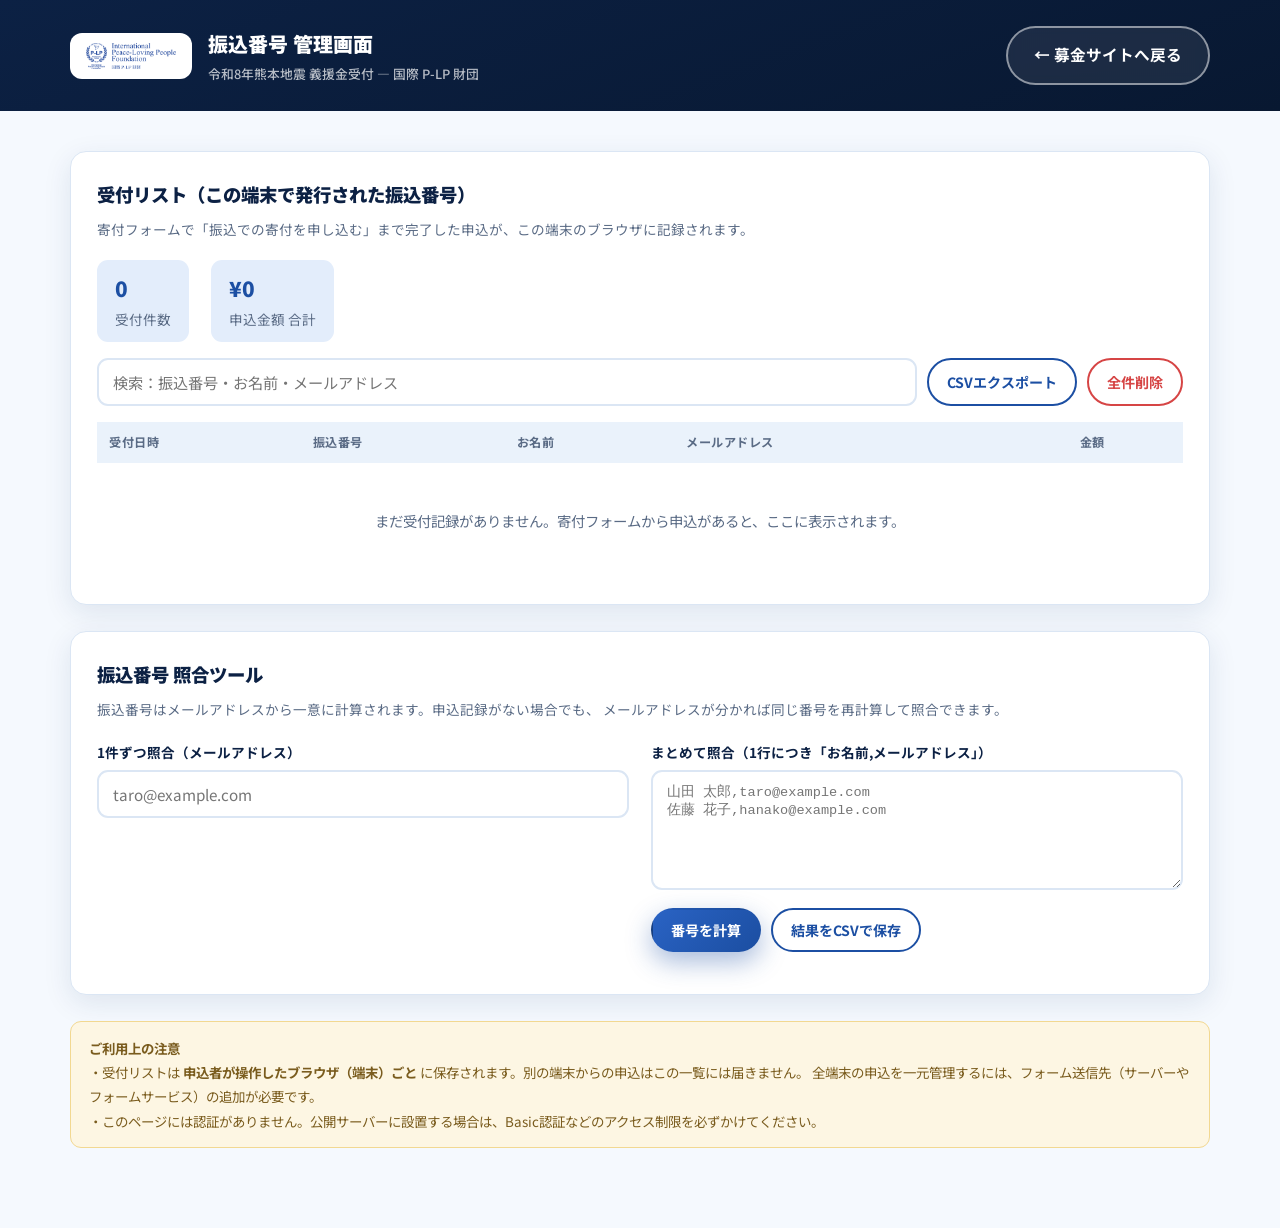
==== commit 769e69e2: "寄付の種類（今回のみ／毎月）の選択を削除 - 日英両ページから「寄付の種類」フィールドセットを削除 - main.js から頻度の判定・記録・完了メッセージの文言を撤去   （英語版の完了メッセージ関" ====
--- a/admin.html
+++ b/admin.html
@@ -173,7 +173,6 @@
                 <th>お名前</th>
                 <th>メールアドレス</th>
                 <th class="num">金額</th>
-                <th>種別</th>
                 <th></th>
               </tr>
             </thead>
--- a/css/style.css
+++ b/css/style.css
@@ -230,6 +230,16 @@
 .site-nav a:not(.nav-cta).is-active::after { right: 0; }
 .site-nav a:hover { color: var(--brand); }
 .site-nav a:not(.nav-cta).is-active { color: var(--brand); font-weight: 700; }
+
+.lang-link {
+  border: 1.5px solid var(--line);
+  border-radius: 999px;
+  padding: 6px 14px;
+  font-size: 0.82rem !important;
+  font-weight: 700 !important;
+}
+.lang-link:hover { border-color: var(--brand); }
+.lang-link::after { display: none !important; }
 
 .nav-cta {
   background: linear-gradient(135deg, var(--brand-600), var(--brand));
@@ -898,7 +908,6 @@
 .input-prefix input { border: none; padding: 13px 12px 13px 0; flex: 1; font-family: inherit; font-size: 1rem; background: transparent; }
 .input-prefix input:focus { outline: none; }
 .input-prefix:focus-within { border-color: var(--brand); box-shadow: 0 0 0 4px var(--brand-soft); }
-.amount-hint { font-size: 0.86rem; color: var(--teal-dark); font-weight: 600; min-height: 1.4em; margin: 12px 0 0; }
 
 /* 入力欄 */
 .field { margin-bottom: 16px; }
@@ -1097,6 +1106,70 @@
 .copy-btn:hover { background: var(--brand-soft); transform: translateY(-1px); }
 .copy-btn:active { transform: scale(0.94); }
 .copy-btn.is-done { background: var(--teal); color: #fff; border-color: var(--teal); }
+
+/* ===== SNSシェア ===== */
+.share-strip {
+  background: linear-gradient(135deg, var(--brand-soft), var(--teal-soft));
+  border-top: 1px solid var(--line);
+  border-bottom: 1px solid var(--line);
+  padding: 46px 0;
+  text-align: center;
+}
+.share-strip h2 {
+  margin: 0 0 8px;
+  font-size: 1.35rem;
+  font-weight: 900;
+  color: var(--navy-900);
+}
+.share-strip p {
+  margin: 0 0 22px;
+  font-size: 0.92rem;
+  color: var(--muted);
+}
+.share-buttons {
+  display: flex;
+  flex-wrap: wrap;
+  justify-content: center;
+  gap: 12px;
+}
+.share-btn {
+  display: inline-flex;
+  align-items: center;
+  gap: 9px;
+  padding: 12px 22px;
+  border-radius: 999px;
+  border: 2px solid transparent;
+  font-family: inherit;
+  font-weight: 700;
+  font-size: 0.92rem;
+  text-decoration: none;
+  cursor: pointer;
+  color: #fff;
+  transition: transform 0.18s var(--ease-spring), box-shadow 0.25s ease, opacity 0.2s ease;
+}
+.share-btn:hover { transform: translateY(-3px); box-shadow: 0 12px 26px rgba(18, 48, 97, 0.22); }
+.share-btn:active { transform: translateY(0) scale(0.97); }
+.share-btn svg { width: 18px; height: 18px; fill: currentColor; flex-shrink: 0; }
+.share-x { background: #0f1419; }
+.share-facebook { background: #1877f2; }
+.share-line { background: #06c755; }
+.share-whatsapp { background: #25d366; }
+.share-copy {
+  background: var(--card);
+  color: var(--brand);
+  border-color: var(--brand);
+}
+.share-copy:hover { background: var(--brand-soft); }
+.share-copy.is-done { background: var(--teal); border-color: var(--teal); color: #fff; }
+.share-native {
+  background: var(--navy-900);
+}
+.share-native[hidden] { display: none; }
+
+@media (max-width: 600px) {
+  .share-buttons { flex-direction: column; align-items: stretch; }
+  .share-btn { justify-content: center; }
+}
 
 /* ===== 財団について ===== */
 .about-layout {
@@ -1344,7 +1417,7 @@
 /* ===== レスポンシブ ===== */
 @media (max-width: 960px) {
   .site-nav { gap: 14px; }
-  .site-nav a:not(.nav-cta) { display: none; }
+  .site-nav a:not(.nav-cta):not(.lang-link) { display: none; }
   .hero-inner { grid-template-columns: 1fr; gap: 40px; padding: 60px 0 72px; }
   .hero-photo img { height: 320px; }
   .situation-layout,
